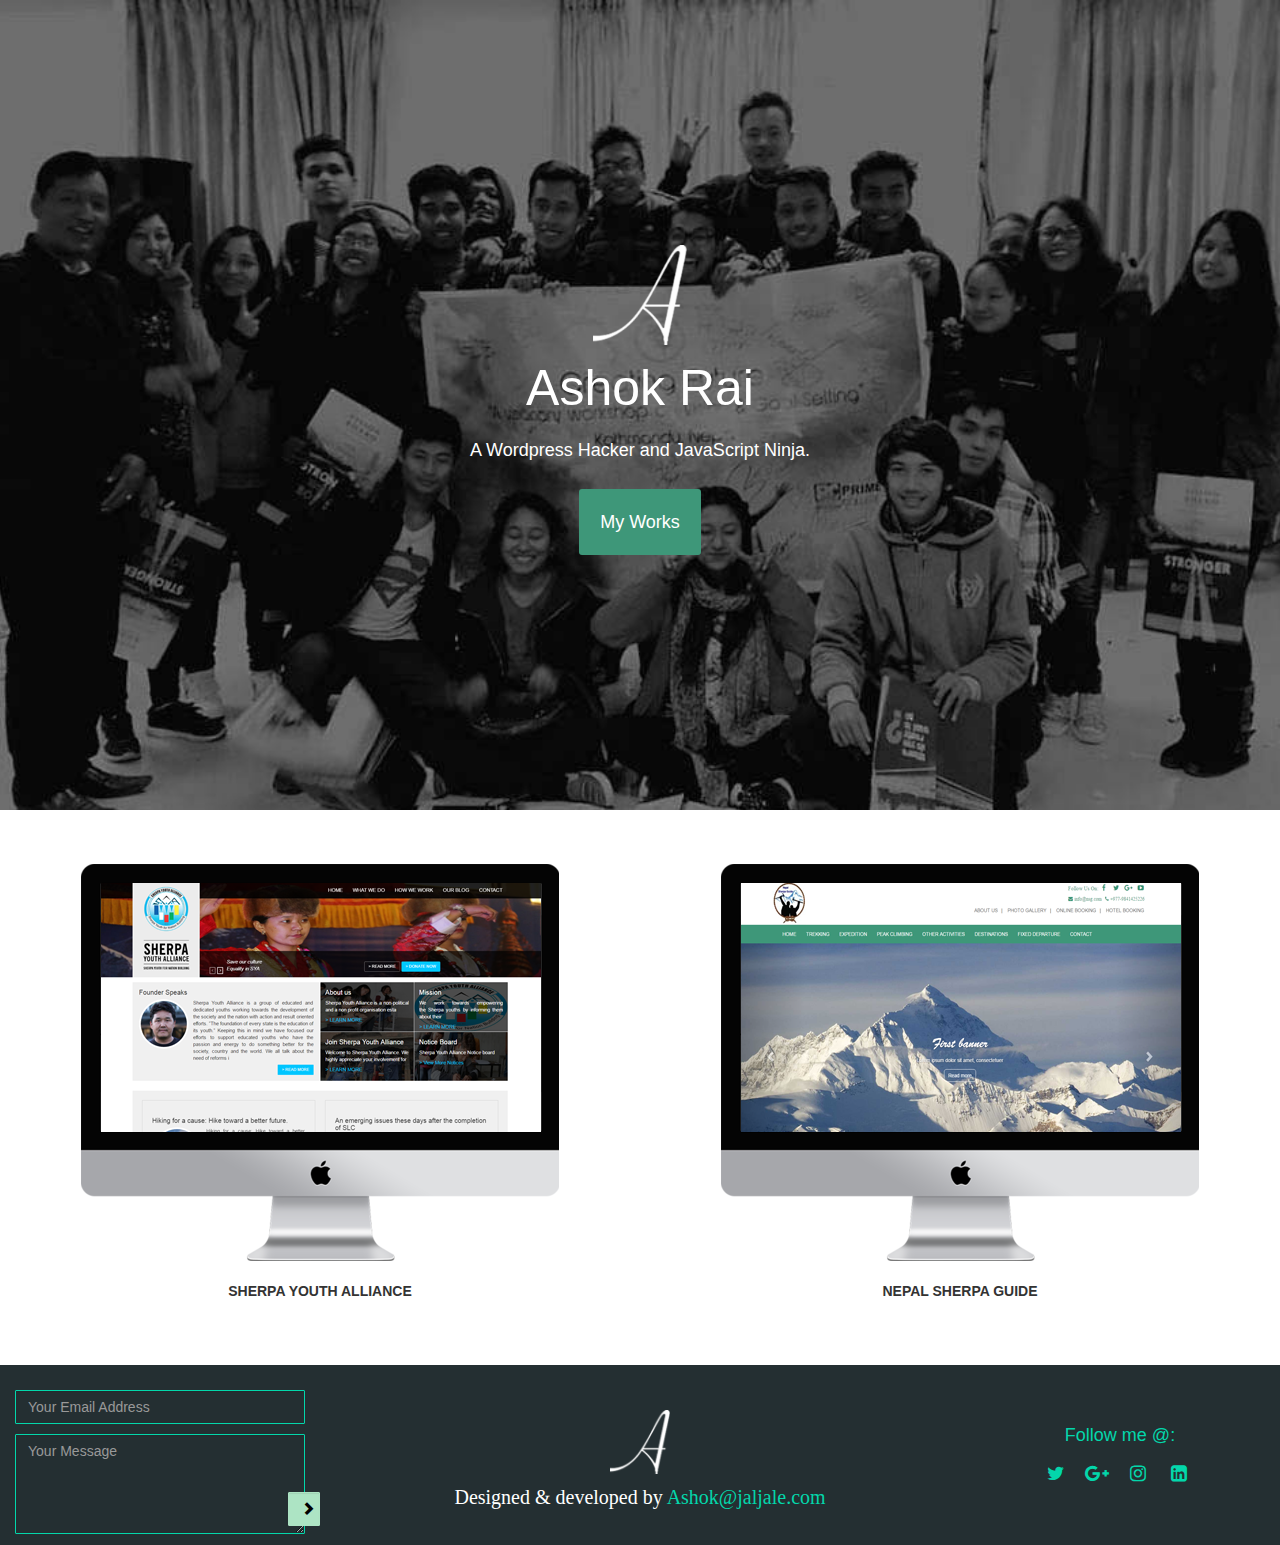
==== index.html @ 9c44eed4 "change css of form" ====
<!DOCTYPE html>
<html>

<head>
    <link href="//maxcdn.bootstrapcdn.com/bootstrap/3.3.6/css/bootstrap.min.css" rel="stylesheet" type="text/css" />
    <link rel="stylesheet" href="//cdnjs.cloudflare.com/ajax/libs/font-awesome/4.6.3/css/font-awesome.min.css">
    <link href="//cdn-images.mailchimp.com/embedcode/classic-10_7.css" rel="stylesheet" type="text/css">
    <link href="styles/style.css" rel="stylesheet" type="text/css" />
    <link rel="shortcut icon" href="favicon.ico" type="image/x-icon" />
    <meta charset="utf-8">
    <title>Ashok Rai</title>
</head>

<body>
    <div class="container jumb">
        <div class="center-block banner">
            <img src="images/logo.png" class="img-responsive center-block" style="height: 100px;">
            <h1 class="display-1">Ashok Rai</h1>
            <p class="display-2">A Wordpress Hacker and JavaScript Ninja.</p>
            <p><a class="btn btn-more btn-lg" href="#works" role="button">My Works</a></p>
        </div>
    </div>
    <div id="works" class="container-fluid">
        <div class="row works">
            <div class="col-sm-6 center-block">
                <a href="http://sya.org.np/" target="_blank">
                    <img src="images/sya.png" class="img-responsive">
                </a>
                <p>SHERPA YOUTH ALLIANCE</p>
            </div>
            <div class="col-sm-6 center-block">
                <a href="http://nepalsherpaguide.com/" target="_blank"><img src="images/nsg.png" class="img-responsive">
                </a>
                <p>NEPAL SHERPA GUIDE</p>
            </div>
        </div>
    </div>
    <div class="container-fluid center-block footer">
        <div class="row feet">
            <!-- Begin MailChimp Signup Form -->
            <div id="mc_embed_signup" class="col-sm-3">
                <form action="//ashok-rai.us14.list-manage.com/subscribe/post?u=d069012686c431e3637c6e3ad&amp;id=efb78a02c8" method="post" id="mc-embedded-subscribe-form" name="mc-embedded-subscribe-form" class="validate" target="_blank" novalidate>
                    <div id="mc_embed_signup_scroll">
                        <div class="mc-field-group">
                            <p>
                                <input type="email" name="email" id="email" class="form-control" placeholder="Your Email Address" />
                            </p>
                            <p>
                                <textarea name="textarea" class="form-control" placeholder="Your Message"></textarea>
                            </p>
                            <button type="submit" class="btn form-control color-btn" value="Subscribe" name="subscribe"><span class="glyphicon  glyphicon glyphicon-chevron-right" aria-hidden="true"></span></button>
                        </div>
                    </div>
                </form>
            </div>
            <!--End mc_embed_signup-->
            <div class="col-sm-6">
                <img src="images/logo.png" class="img-responsive center-block" style="height:64px;margin-top:20px;">
                <p class="display-3">Designed & developed by <a href="mailto:ashok@jaljale.com" style="color:#03d7ab;">Ashok@jaljale.com</a></p>
            </div>
            <div class="icons col-sm-3">
                <h4>Follow me @:</h4>
                <span class="fa-stack fa-lg">
            <a href="https://twitter.com/ashokayrai" target="_blank"><i class="fa fa-twitter fa-stack-1x"></i></a>
        </span>
                <span class="fa-stack fa-lg">
            <a href="https://plus.google.com/u/0/114699774020388886891" target="_blank"><i class="fa fa-google-plus fa-stack-1x"></i></a>
        </span>
                <span class="fa-stack fa-lg">
            <a href="https://www.instagram.com/ashokrai1996/" target="_blank"><i class="fa fa-instagram fa-stack-1x"></i></a>
        </span>
                <span class="fa-stack fa-lg">
            <a href="https://www.linkedin.com/in/ashokayrai" target="_blank"><i class="fa fa-linkedin-square fa-stack-1x"></i></a>
        </span>
            </div>
        </div>
    </div>
</body>
<script src="//code.jquery.com/jquery-2.2.4.min.js" integrity="sha256-BbhdlvQf/xTY9gja0Dq3HiwQF8LaCRTXxZKRutelT44=" crossorigin="anonymous"></script>
<script src="//maxcdn.bootstrapcdn.com/bootstrap/3.3.6/js/bootstrap.min.js"></script>

</html>
---- styles/style.css ----
body {
    display: block;
    background: rgba(255, 255, 255, 0);
    background-image: url('../images/pc.jpg');
    background-attachment: fixed;
    background-repeat: no-repeat;
    background-position: center top;
    -webkit-background-size: cover;
    -moz-background-size: cover;
    -o-background-size: cover;
    background-size: cover;
    border-style: none;
    margin-left: auto;
    margin-right: auto;
    margin-bottom: 0px;
    border-radius: 0px;
    width: 100%;
    height: auto;
    position: relative;
}

.banner {
    margin-top: 20px;
    margin-bottom: 20px;
}

.jumb {
    height: 90vh;
    color: #fff;
}

.profile {
    background: rgb(0, 0, 0, 0.8);
    color: #fff;
}

.works {
    background-color: #fff;
}

.works div {
    padding: 54px;
    display: flex;
    align-items: center;
    flex-direction: column;
    justify-content: center;
}

.works p {
    margin-top: 20px;
    font-weight: 600;
}

.jumb {
    display: flex;
    align-items: center;
    justify-content: center;
}

.center-block {
    text-align: center;
}

.display-1 {
    margin-bottom: 25px;
    border: 0px;
    outline: 0px;
    font-size: 50px;
    vertical-align: baseline;
    font-weight: 400;
    line-height: 46px;
    color: rgb(255, 255, 255);
    font-family: Roboto, sans-serif;
    text-align: center;
    background: transparent;
}

.display-2 {
    margin-bottom: 20px;
    border: 0px;
    outline: 0px;
    font-size: 18px;
    vertical-align: baseline;
    font-weight: 300;
    line-height: 28px;
    color: rgb(255, 255, 255);
    font-family: Roboto, sans-serif;
    text-align: center;
    background: transparent;
}

.display-3 {
    margin-bottom: 25px;
    border: 0px;
    outline: 0px;
    font-size: 20px;
    vertical-align: baseline;
    font-weight: 400;
    line-height: 46px;
    color: rgb(255, 255, 255);
    font-family: Roboto, serif;
    text-align: center;
    background: transparent;
}

.btn-more {
    margin-top: 5px;
    background-color: #3e9779;
    color: #fff;
    padding: 20px;
    border-radius: 3px;
    z-index: 11;
}

.btn-more:hover {
    color: #fff;
    background-color: #3e978f;
}

.footer {
    background-color: #242F32;
    color: #fff;
    text-align: center;
}

.feet {
    margin-top: 2%;
    border-radius: 1px;
}

.color-btn {
    width: 10%;
    position: absolute;
    bottom: 12%;
    right: 0;
    background-color: #ade4c4;
    color: #000;
    border: 1px solid #ade4c4;
    border-radius: 1px;
}

.color-btn:hover {
    background-color: #03d7ab;
    border-color: #03d7ab;
    color: #fff;
}

.Nl {
    padding-top: 6em;
    position: absolute;
    left: 0;
}

.gap {
    margin-left: 10px;
}

.icons {
    margin-top: 2%;
}

.icons,
.icons i {
    color: #03d7ab !important;
}

.icons i:before {
    margin-right: 5px;
}

.Signup {
    margin: auto;
}

textarea.form-control {
    height: 100px;
    background: #242F32;
    border-color: #03D7AB;
    border-radius: 1px;
    color: #03D7AB;
}

textarea {
    overflow: hidden !important;
}

#email {
    background: #242F32;
    border-color: #03D7AB !important;
    border-radius: 1px !important;
    color: #03D7AB;
}
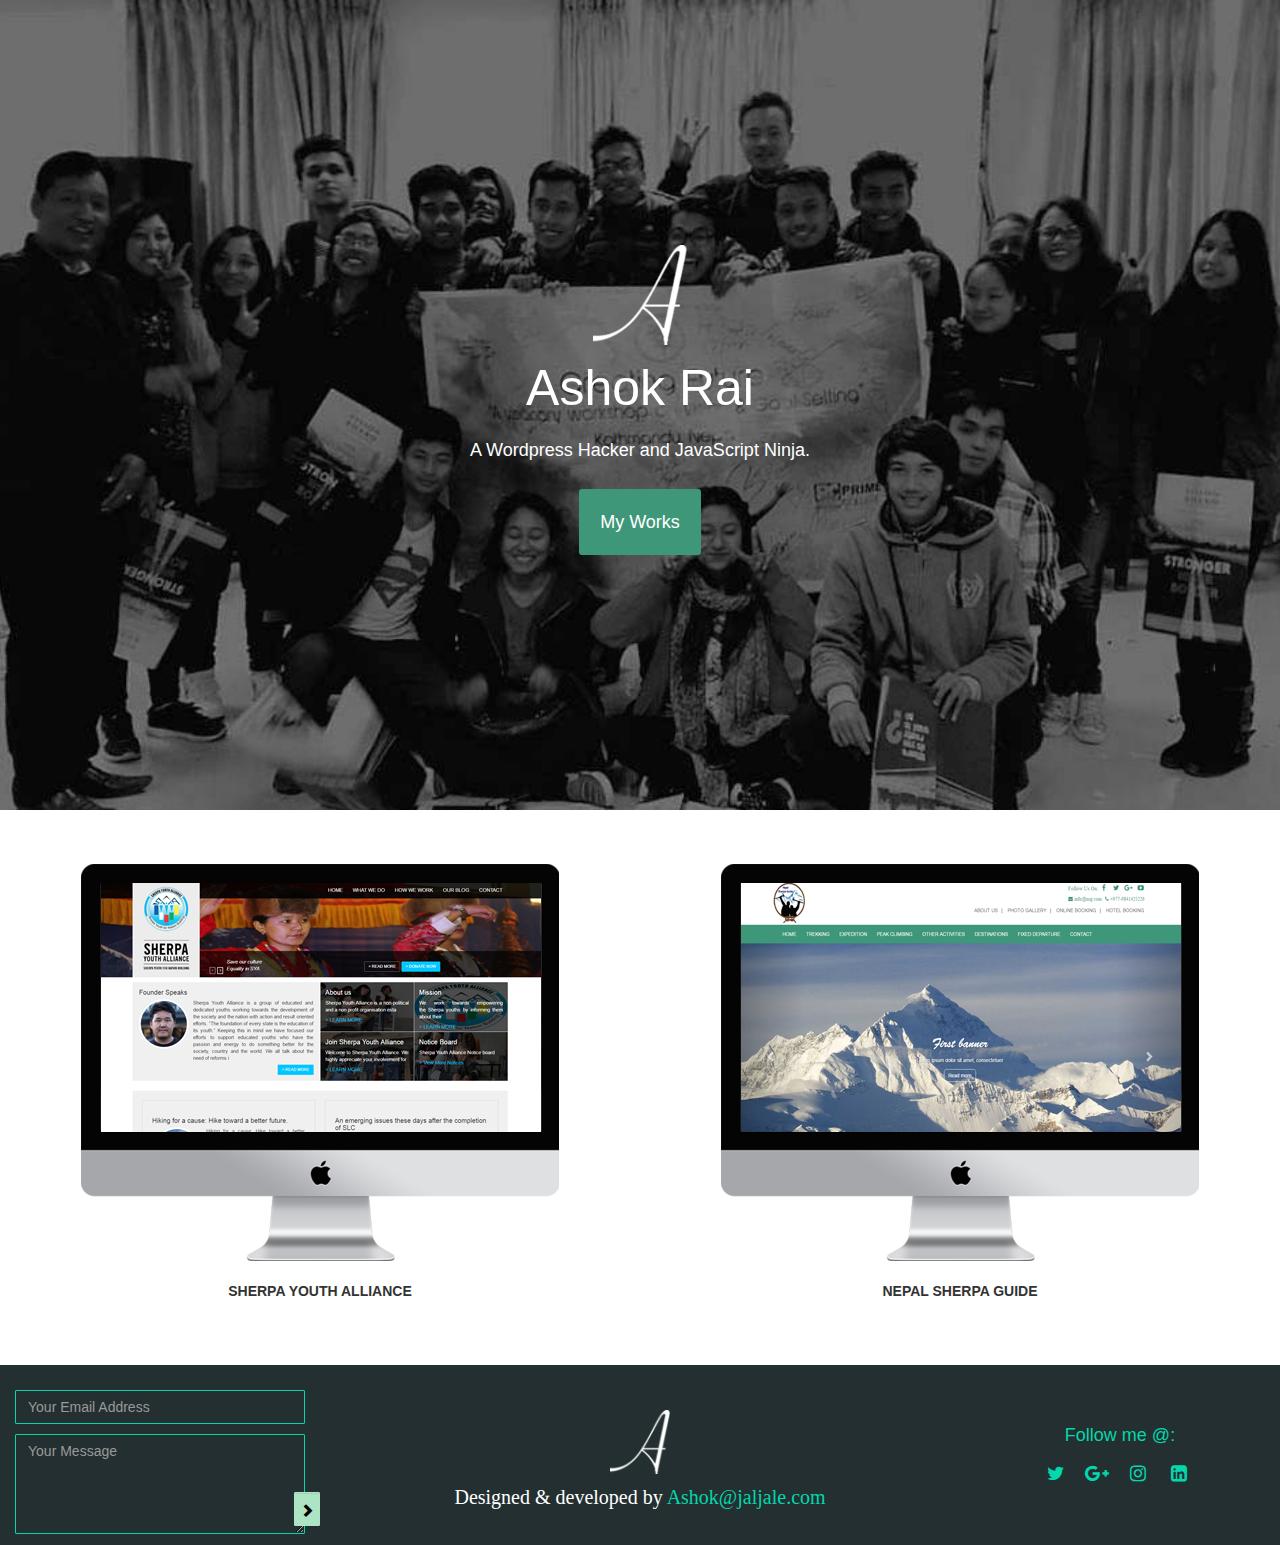
==== commit e325c75c: "change css of form" ====
--- a/index.html
+++ b/index.html
@@ -48,7 +48,7 @@
                             <p>
                                 <textarea name="textarea" class="form-control" placeholder="Your Message"></textarea>
                             </p>
-                            <button type="submit" class="btn form-control color-btn" value="Subscribe" name="subscribe"><span class="glyphicon  glyphicon glyphicon-chevron-right" aria-hidden="true"></span></button>
+                            <button type="submit" class="btn form-control color-btn" value="Subscribe" name="subscribe"><span class="glyphicon  glyphicon glyphicon-chevron-right arrow" aria-hidden="true"></span></button>
                         </div>
                     </div>
                 </form>
--- a/styles/style.css
+++ b/styles/style.css
@@ -129,7 +129,7 @@
 }
 
 .color-btn {
-    width: 10%;
+    width: 0;
     position: absolute;
     bottom: 12%;
     right: 0;
@@ -137,6 +137,11 @@
     color: #000;
     border: 1px solid #ade4c4;
     border-radius: 1px;
+}
+
+.arrow {
+    display: flex;
+    justify-content: center;
 }
 
 .color-btn:hover {
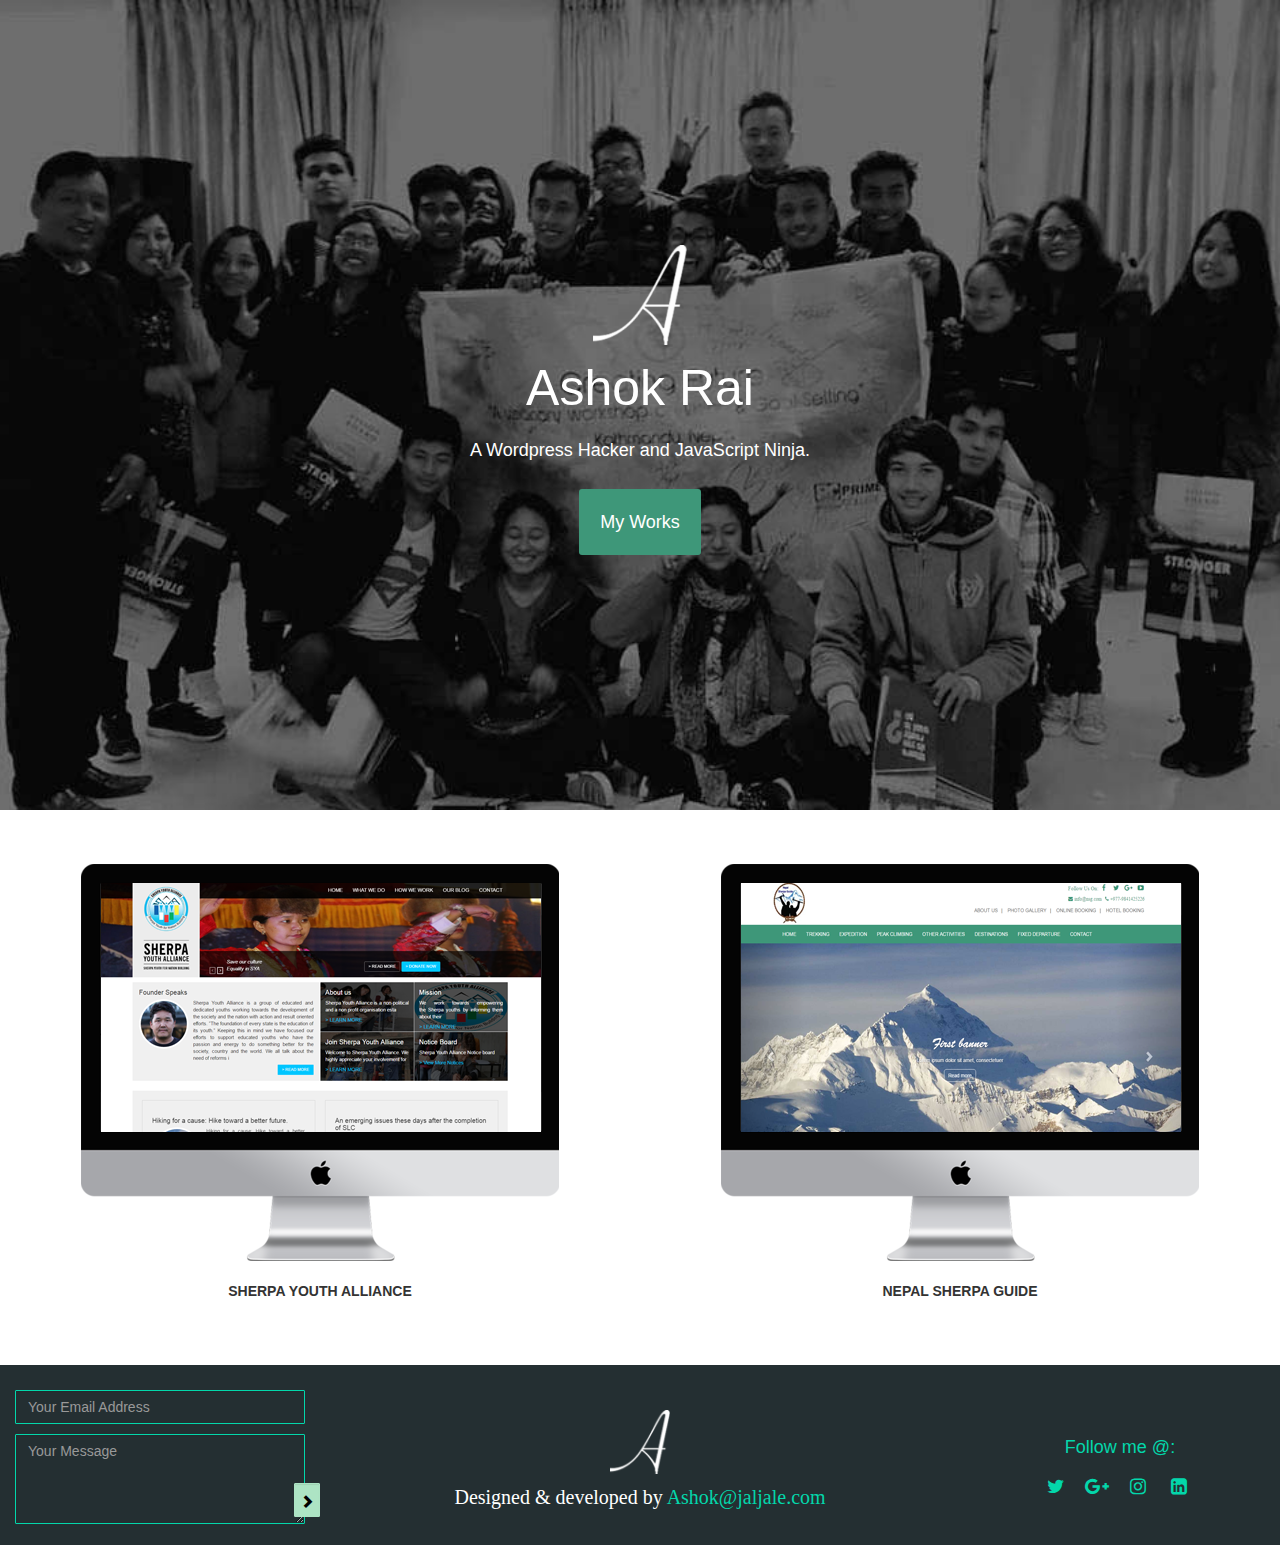
==== commit 92e6ed75: "change link" ====
--- a/index.html
+++ b/index.html
@@ -67,7 +67,7 @@
             <a href="https://plus.google.com/u/0/114699774020388886891" target="_blank"><i class="fa fa-google-plus fa-stack-1x"></i></a>
         </span>
                 <span class="fa-stack fa-lg">
-            <a href="https://www.instagram.com/ashokrai1996/" target="_blank"><i class="fa fa-instagram fa-stack-1x"></i></a>
+            <a href="https://www.instagram.com/ashokrai_chamling/" target="_blank"><i class="fa fa-instagram fa-stack-1x"></i></a>
         </span>
                 <span class="fa-stack fa-lg">
             <a href="https://www.linkedin.com/in/ashokayrai" target="_blank"><i class="fa fa-linkedin-square fa-stack-1x"></i></a>
--- a/styles/style.css
+++ b/styles/style.css
@@ -161,7 +161,7 @@
 }
 
 .icons {
-    margin-top: 2%;
+    margin-top: 3%;
 }
 
 .icons,
@@ -178,7 +178,7 @@
 }
 
 textarea.form-control {
-    height: 100px;
+    height: 90px;
     background: #242F32;
     border-color: #03D7AB;
     border-radius: 1px;
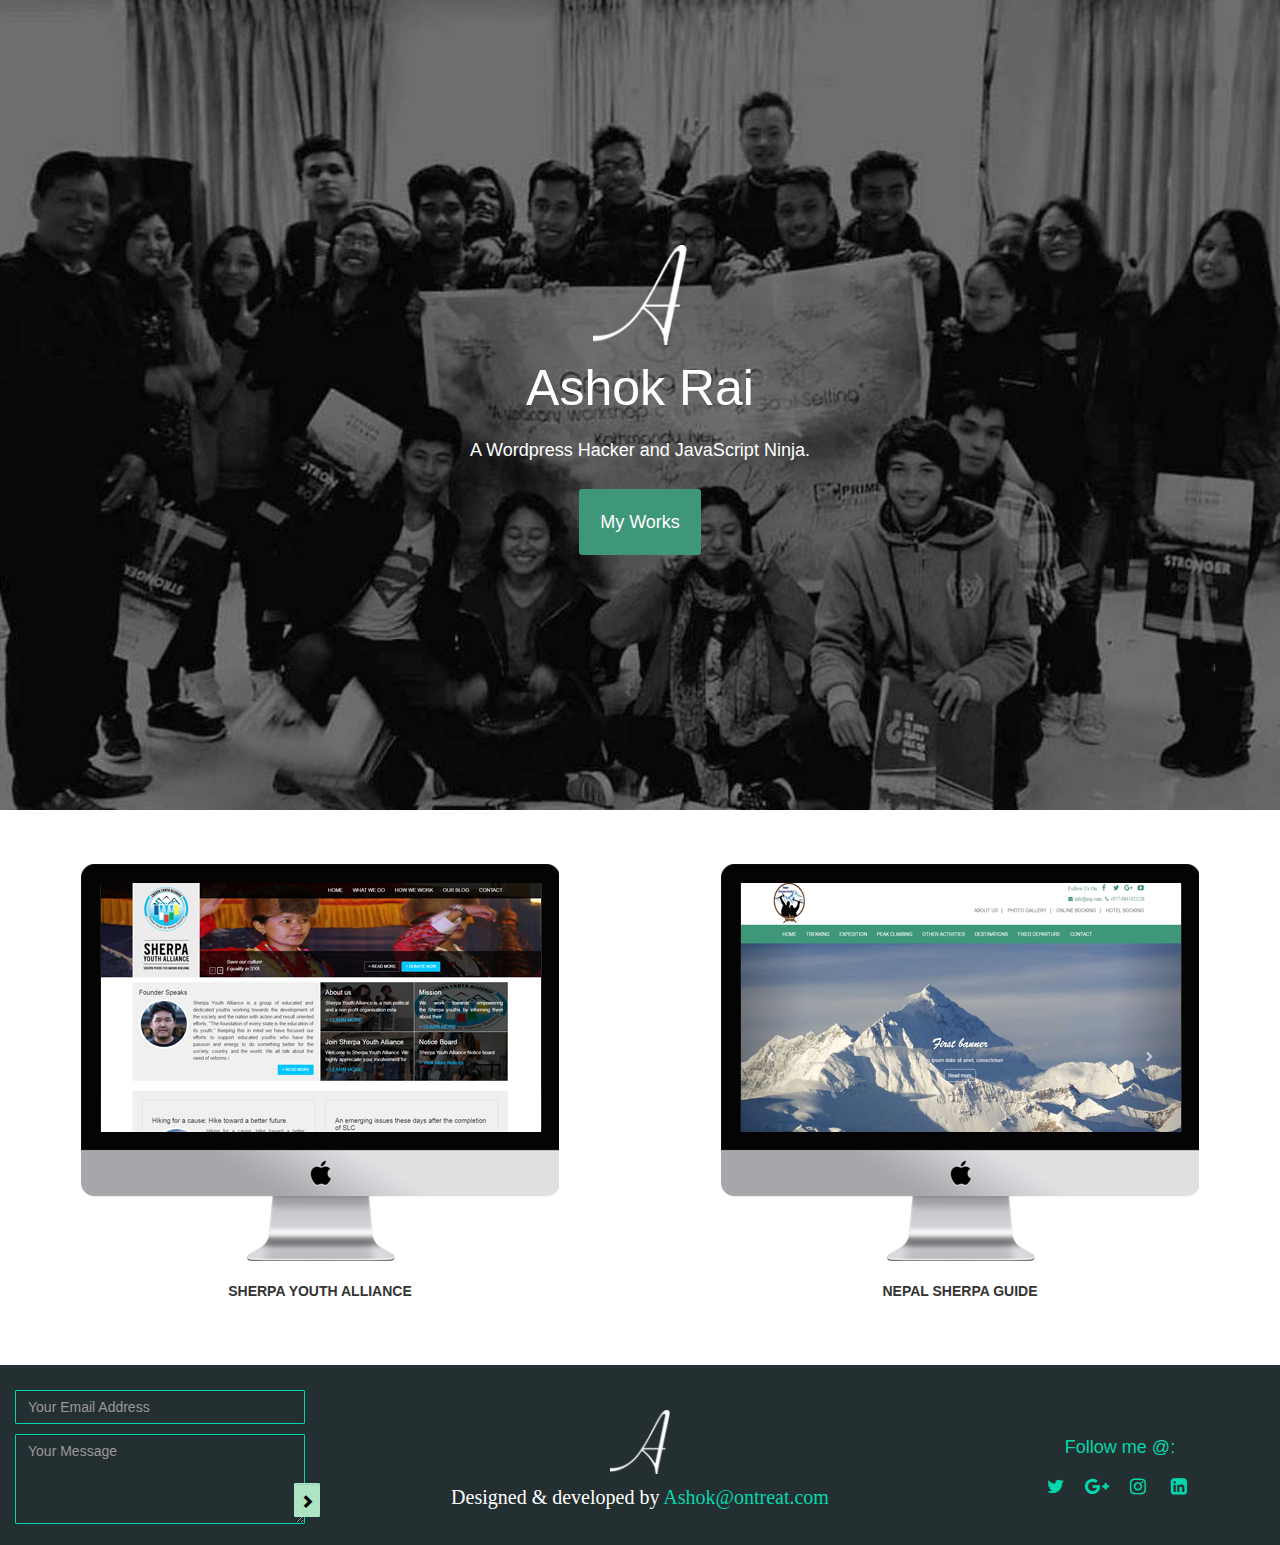
==== commit 1eb366dd: "Update Email adress" ====
--- a/index.html
+++ b/index.html
@@ -56,7 +56,7 @@
             <!--End mc_embed_signup-->
             <div class="col-sm-6">
                 <img src="images/logo.png" class="img-responsive center-block" style="height:64px;margin-top:20px;">
-                <p class="display-3">Designed & developed by <a href="mailto:ashok@jaljale.com" style="color:#03d7ab;">Ashok@jaljale.com</a></p>
+                <p class="display-3">Designed & developed by <a href="mailto:ashok@ontreat.com" style="color:#03d7ab;">Ashok@ontreat.com</a></p>
             </div>
             <div class="icons col-sm-3">
                 <h4>Follow me @:</h4>
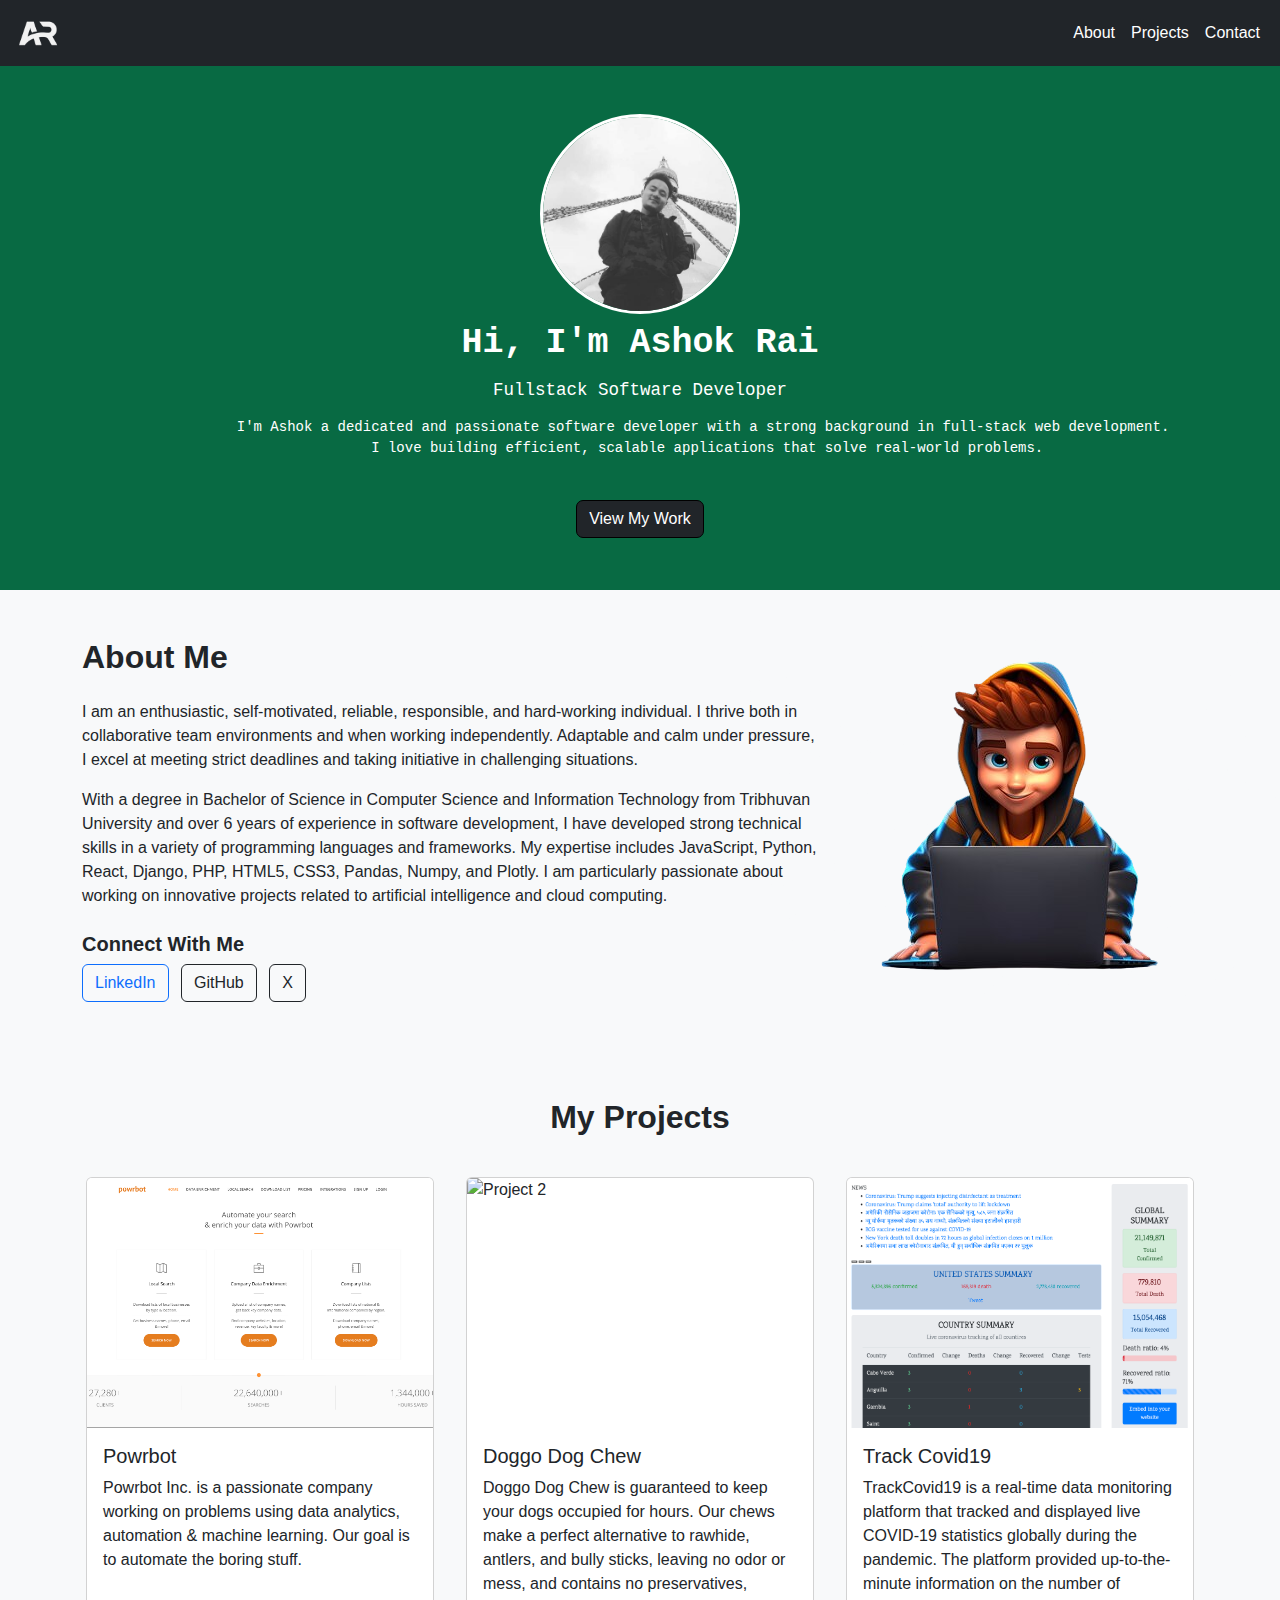
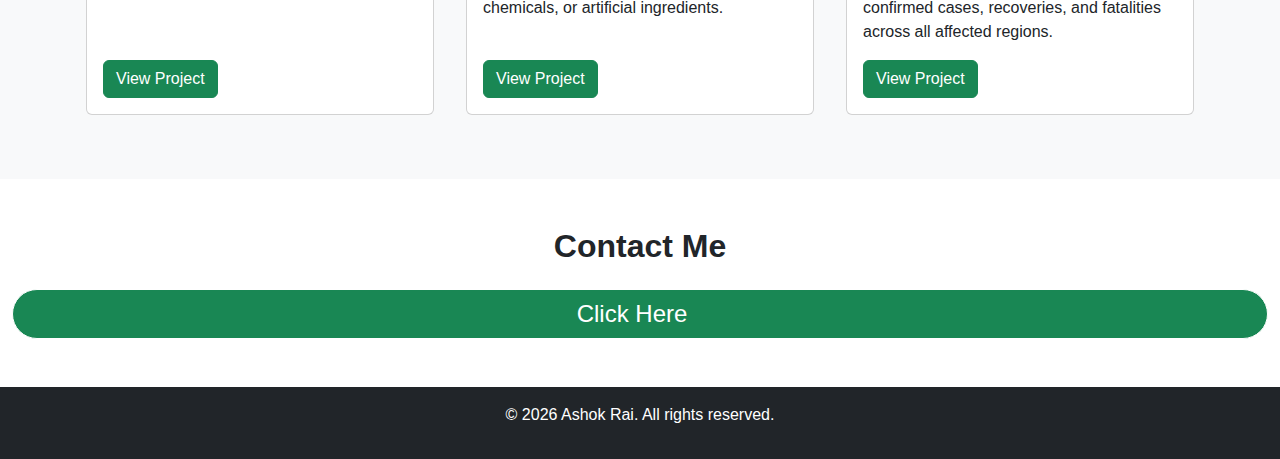
==== commit 66c531ab: "Update New Latest Portfolio Website" ====
--- a/index.html
+++ b/index.html
@@ -1,84 +1,199 @@
 <!DOCTYPE html>
-<html>
+<html lang="en">
 
 <head>
-    <link href="//maxcdn.bootstrapcdn.com/bootstrap/3.3.6/css/bootstrap.min.css" rel="stylesheet" type="text/css" />
-    <link rel="stylesheet" href="//cdnjs.cloudflare.com/ajax/libs/font-awesome/4.6.3/css/font-awesome.min.css">
-    <link href="//cdn-images.mailchimp.com/embedcode/classic-10_7.css" rel="stylesheet" type="text/css">
-    <link href="styles/style.css" rel="stylesheet" type="text/css" />
+    <meta charset="UTF-8">
+    <meta name="viewport" content="width=device-width, initial-scale=1.0">
+    <meta http-equiv="X-UA-Compatible" content="ie=edge">
+    <title>Ashok Rai</title>
+    <!-- Bootstrap CDN -->
+    <link href="https://cdn.jsdelivr.net/npm/bootstrap@5.3.0/dist/css/bootstrap.min.css" rel="stylesheet">
+    
+    <!-- FontAwesome CDN -->
+    <link rel="stylesheet" href="https://cdnjs.cloudflare.com/ajax/libs/font-awesome/6.5.0/css/all.min.css" 
+    integrity="sha512-Avb2QiuDEEvB4bZJYdft2mNjVShBftLdPG8FJ0V7irTLQ8Uo0qcPxh4Plq7G5tGm0rU+1SPhVotteLpBERwTkw==" 
+    crossorigin="anonymous" referrerpolicy="no-referrer" />
+    <!-- favicon -->
     <link rel="shortcut icon" href="favicon.ico" type="image/x-icon" />
-    <meta charset="utf-8">
-    <title>Ashok Rai</title>
+    <link rel="stylesheet" href="style.css">
 </head>
 
 <body>
-    <div class="container jumb">
-        <div class="center-block banner">
-            <img src="images/logo.png" class="img-responsive center-block" style="height: 100px;">
-            <h1 class="display-1">Ashok Rai</h1>
-            <p class="display-2">A Wordpress Hacker and JavaScript Ninja.</p>
-            <p><a class="btn btn-more btn-lg" href="#works" role="button">My Works</a></p>
-        </div>
-    </div>
-    <div id="works" class="container-fluid">
-        <div class="row works">
-            <div class="col-sm-6 center-block">
-                <a href="http://sya.org.np/" target="_blank">
-                    <img src="images/sya.png" class="img-responsive">
-                </a>
-                <p>SHERPA YOUTH ALLIANCE</p>
-            </div>
-            <div class="col-sm-6 center-block">
-                <a href="http://nepalsherpaguide.com/" target="_blank"><img src="images/nsg.png" class="img-responsive">
-                </a>
-                <p>NEPAL SHERPA GUIDE</p>
+
+    <!-- Navbar -->
+    <nav class="navbar navbar-expand-lg navbar-dark bg-dark">
+        <div class="container-fluid">
+            <a class="navbar-brand" href="#">
+                <img src="images/logo.png" alt="Logo">
+            </a>
+            <button class="navbar-toggler" type="button" data-bs-toggle="collapse" data-bs-target="#navbarNav">
+                <span class="navbar-toggler-icon"></span>
+            </button>
+            <div class="collapse navbar-collapse" id="navbarNav">
+                <ul class="navbar-nav ms-auto">
+                    <li class="nav-item"><a class="nav-link" href="#about">About</a></li>
+                    <li class="nav-item"><a class="nav-link" href="#projects">Projects</a></li>
+                    <li class="nav-item"><a class="nav-link" href="#contact">Contact</a></li>
+                </ul>
             </div>
         </div>
-    </div>
-    <div class="container-fluid center-block footer">
-        <div class="row feet">
-            <!-- Begin MailChimp Signup Form -->
-            <div id="mc_embed_signup" class="col-sm-3">
-                <form action="//ashok-rai.us14.list-manage.com/subscribe/post?u=d069012686c431e3637c6e3ad&amp;id=efb78a02c8" method="post" id="mc-embedded-subscribe-form" name="mc-embedded-subscribe-form" class="validate" target="_blank" novalidate>
-                    <div id="mc_embed_signup_scroll">
-                        <div class="mc-field-group">
-                            <p>
-                                <input type="email" name="email" id="email" class="form-control" placeholder="Your Email Address" />
+    </nav>
+
+    <!-- Hero Section -->
+    <section class="hero-section text-white text-center py-5">
+        <div class="container">
+            <div class="d-flex justify-content-center">
+                <img src="images/profile.jpeg" alt="Profile Image" class="profile">
+            </div>
+            <h1 class="m-2">
+                <pre>Hi, I'm Ashok Rai</pre>
+            </h1>
+            <h2 class="lead">
+                <pre>Fullstack Software Developer</pre>
+            </h2>
+            <pre>
+                I'm Ashok a dedicated and passionate software developer with a strong background in full-stack web development. 
+                I love building efficient, scalable applications that solve real-world problems.
+            </pre>
+            <a href="#projects" class="project m-1 btn btn-dark">View My Work</a>
+        </div>
+    </section>
+
+    <!-- About Section -->
+    <section id="about" class="py-5 bg-light">
+        <div class="container">
+            <div class="row align-items-center">
+                <div class="col-lg-8">
+                    <h2 class="mb-4">About Me</h2>
+                    <p>
+                        I am an enthusiastic, self-motivated, reliable, responsible, and hard-working individual. I
+                        thrive both in collaborative team environments and when working independently. Adaptable and
+                        calm under pressure, I excel at meeting strict deadlines and taking initiative in challenging
+                        situations.
+                    </p>
+                    <p>
+                        With a degree in Bachelor of Science in Computer Science and Information Technology from Tribhuvan
+                        University and over 6 years of experience in software development, I have developed strong
+                        technical skills in a variety of programming languages and frameworks. My expertise includes
+                        JavaScript, Python, React, Django, PHP, HTML5, CSS3, Pandas, Numpy, and Plotly. I am
+                        particularly passionate about working on innovative projects related to artificial intelligence
+                        and cloud computing.
+                    </p>
+
+                    <!-- Social Media Links -->
+                    <div class="mt-4">
+                        <h5><strong>Connect With Me</strong></h5>
+                        <a href="https://www.linkedin.com/in/ashokayrai/" target="_blank"
+                            class="btn btn-outline-primary me-2">
+                            <i class="fa-brands fa-linkedin"></i> LinkedIn
+                        </a>
+                        <a href="https://github.com/ashok-rai" target="_blank" class="btn btn-outline-dark me-2">
+                            <i class="fa-brands fa-github"></i> GitHub
+                        </a>
+                        <a href="https://x.com/ashokayrai" target="_blank" class="btn btn-outline-dark me-2">
+                            <i class="fa-brands fa-x-twitter"></i> X
+                        </a>
+                    </div>
+                </div>
+
+                <!-- About Image -->
+                <div class="col-lg-4 d-flex justify-content-center">
+                    <img src="images/about.png" alt="About Me Image">
+                </div>
+            </div>
+        </div>
+    </section>
+
+
+
+    <!-- Projects Section -->
+    <section id="projects" class="py-5 bg-light">
+        <div class="container">
+            <h2 class="text-center mb-4">My Projects</h2>
+            <div class="row">
+                <!-- Project 1 -->
+                <div class="col-lg-4 p-3">
+                    <div class="card">
+                        <img src="images/powrbot.png" class="card-img-top" alt="Project 3">
+                        <div class="card-body">
+                            <h5 class="card-title">Powrbot</h5>
+                            <p class="card-text">
+                                Powrbot Inc. is a passionate company working on problems using data analytics, 
+                                automation & machine learning. Our goal is to automate the boring stuff.
                             </p>
-                            <p>
-                                <textarea name="textarea" class="form-control" placeholder="Your Message"></textarea>
-                            </p>
-                            <button type="submit" class="btn form-control color-btn" value="Subscribe" name="subscribe"><span class="glyphicon  glyphicon glyphicon-chevron-right arrow" aria-hidden="true"></span></button>
+                            <a href="https://powrbot.com/" target="_blank" class="btn btn-success mt-auto">View Project</a>
                         </div>
                     </div>
-                </form>
-            </div>
-            <!--End mc_embed_signup-->
-            <div class="col-sm-6">
-                <img src="images/logo.png" class="img-responsive center-block" style="height:64px;margin-top:20px;">
-                <p class="display-3">Designed & developed by <a href="mailto:ashok@ontreat.com" style="color:#03d7ab;">Ashok@ontreat.com</a></p>
-            </div>
-            <div class="icons col-sm-3">
-                <h4>Follow me @:</h4>
-                <span class="fa-stack fa-lg">
-            <a href="https://twitter.com/ashokayrai" target="_blank"><i class="fa fa-twitter fa-stack-1x"></i></a>
-        </span>
-                <span class="fa-stack fa-lg">
-            <a href="https://plus.google.com/u/0/114699774020388886891" target="_blank"><i class="fa fa-google-plus fa-stack-1x"></i></a>
-        </span>
-                <span class="fa-stack fa-lg">
-            <a href="https://www.instagram.com/ashokrai_chamling/" target="_blank"><i class="fa fa-instagram fa-stack-1x"></i></a>
-        </span>
-                <span class="fa-stack fa-lg">
-            <a href="https://www.linkedin.com/in/ashokayrai" target="_blank"><i class="fa fa-linkedin-square fa-stack-1x"></i></a>
-        </span>
+                </div>
+                
+                <!-- Project 2 -->
+                <div class="col-lg-4 p-3">
+                    <div class="card">
+                        <img src="images/dogchew.png" class="card-img-top" alt="Project 2">
+                        <div class="card-body">
+                            <h5 class="card-title">Doggo Dog Chew</h5>
+                            <p class="card-text">
+                                Doggo Dog Chew is guaranteed to keep your dogs occupied for hours. Our chews 
+                                make a perfect alternative to rawhide, antlers, and bully sticks, leaving no odor 
+                                or mess, and contains no preservatives, chemicals, or artificial ingredients.
+                            </p>
+                            <a href="https://doggodogchew.com/" target="_blank" class="btn btn-success mt-auto">View Project</a>
+                        </div>
+                    </div>
+                </div>
+                
+                <!-- Project 3 -->
+                <div class="col-lg-4 p-3">
+                    <div class="card">
+                        <img src="images/covid19.png" class="card-img-top" alt="Project 1">
+                        <div class="card-body">
+                            <h5 class="card-title">Track Covid19</h5>
+                            <p class="card-text">
+                                TrackCovid19 is a real-time data monitoring platform that tracked and displayed live 
+                                COVID-19 statistics globally during the pandemic. The platform provided up-to-the-minute 
+                                information on the number of confirmed cases, recoveries, and fatalities across all affected 
+                                regions.
+                            </p>
+                            <a href="https://trackcovid-19.live/" target="_blank" class="btn btn-success mt-auto">View Project</a>
+                        </div>
+                    </div>
+                </div>
+                           
             </div>
         </div>
-    </div>
-</body>
-<script src="//code.jquery.com/jquery-2.2.4.min.js" integrity="sha256-BbhdlvQf/xTY9gja0Dq3HiwQF8LaCRTXxZKRutelT44=" crossorigin="anonymous"></script>
-<script src="//maxcdn.bootstrapcdn.com/bootstrap/3.3.6/js/bootstrap.min.js"></script>
+    </section>
 
-</html>
+    <!-- Contact Section -->
+    <section id="contact" class="py-5">
+        <div class="container-fluid">
+            <h2 class="text-center mb-4">Contact Me</h2>
+            <div class="row justify-content-center">
+                <div class="text-center">
+                    <a href="mailto:ashokayrai@gmail.com" target="_blank" class="w-100"> <!-- Email link -->
+                        <button type="button" class="email btn btn-success btn-large w-100">
+                            Click Here
+                            <i class="mx-2 fas fa-hand-pointer"></i>
+                        </button>
+                    </a>
+                </div>
+            </div>
+        </div>
+    </section>
+    
 
 
+    <footer class="bg-dark text-white text-center py-3">
+        <p>&copy; <span id="currentYear"></span> Ashok Rai. All rights reserved.</p>
+    </footer>
+    
+    <script>
+        // Get the current year
+        const currentYear = new Date().getFullYear();
+        // Set the year in the span
+        document.getElementById('currentYear').textContent = currentYear;
+    </script>
+    
+    <script src="https://cdn.jsdelivr.net/npm/bootstrap@5.3.0/dist/js/bootstrap.bundle.min.js"></script>
+</body>
+
+</html>--- a/style.css
+++ b/style.css
@@ -0,0 +1,90 @@
+/* Custom styles for portfolio */
+body {
+    font-family: 'Arial', sans-serif;
+}
+
+h1, h2 {
+    font-weight: 700;
+}
+
+.navbar-brand img{
+    height: 40px;
+    width: auto;
+}
+
+.nav-link{
+    color: #fff;
+}
+.nav-link:hover{
+    color: #086a43;
+}
+
+.hero-section {
+    min-height: 400px;
+    background-color: #086a43;
+}
+
+.profile {
+    width: 200px; /* Set a specific width */
+    height: 200px; /* Ensure it's a square */
+    border: 3px solid #fff;
+    border-radius: 50%; /* This makes it a circle */
+    object-fit: cover; /* Ensures the image fits inside the circle */
+}
+
+.skill-logo{
+    height: 50px;
+    width: 50px;
+}
+
+.project{
+    border: 1px solid black;
+    border-radius: 7px;
+}
+
+.project:hover{
+    background-color: #fff;
+    color: #086a43;
+}
+
+.card {
+    height: 100%; 
+    display: flex;
+    flex-direction: column; 
+}
+
+.card img {
+    height: 250px;
+    object-fit: cover;
+}
+
+.card-body {
+    flex-grow: 1; 
+    display: flex;
+    flex-direction: column; 
+    justify-content: space-between; 
+}
+
+.card-body .btn {
+    align-self: flex-start; 
+}
+
+.card-body .btn:hover {
+    background-color: #fff;
+    color: #086a43;
+}
+
+.email{
+    font-size: 1.5rem;
+    border: 1px solid white;
+    border-radius: 50px;
+}
+
+.email:hover{
+    background-color: #fff;
+    color: #086a43;
+}
+
+footer {
+    background-color: #222;
+}
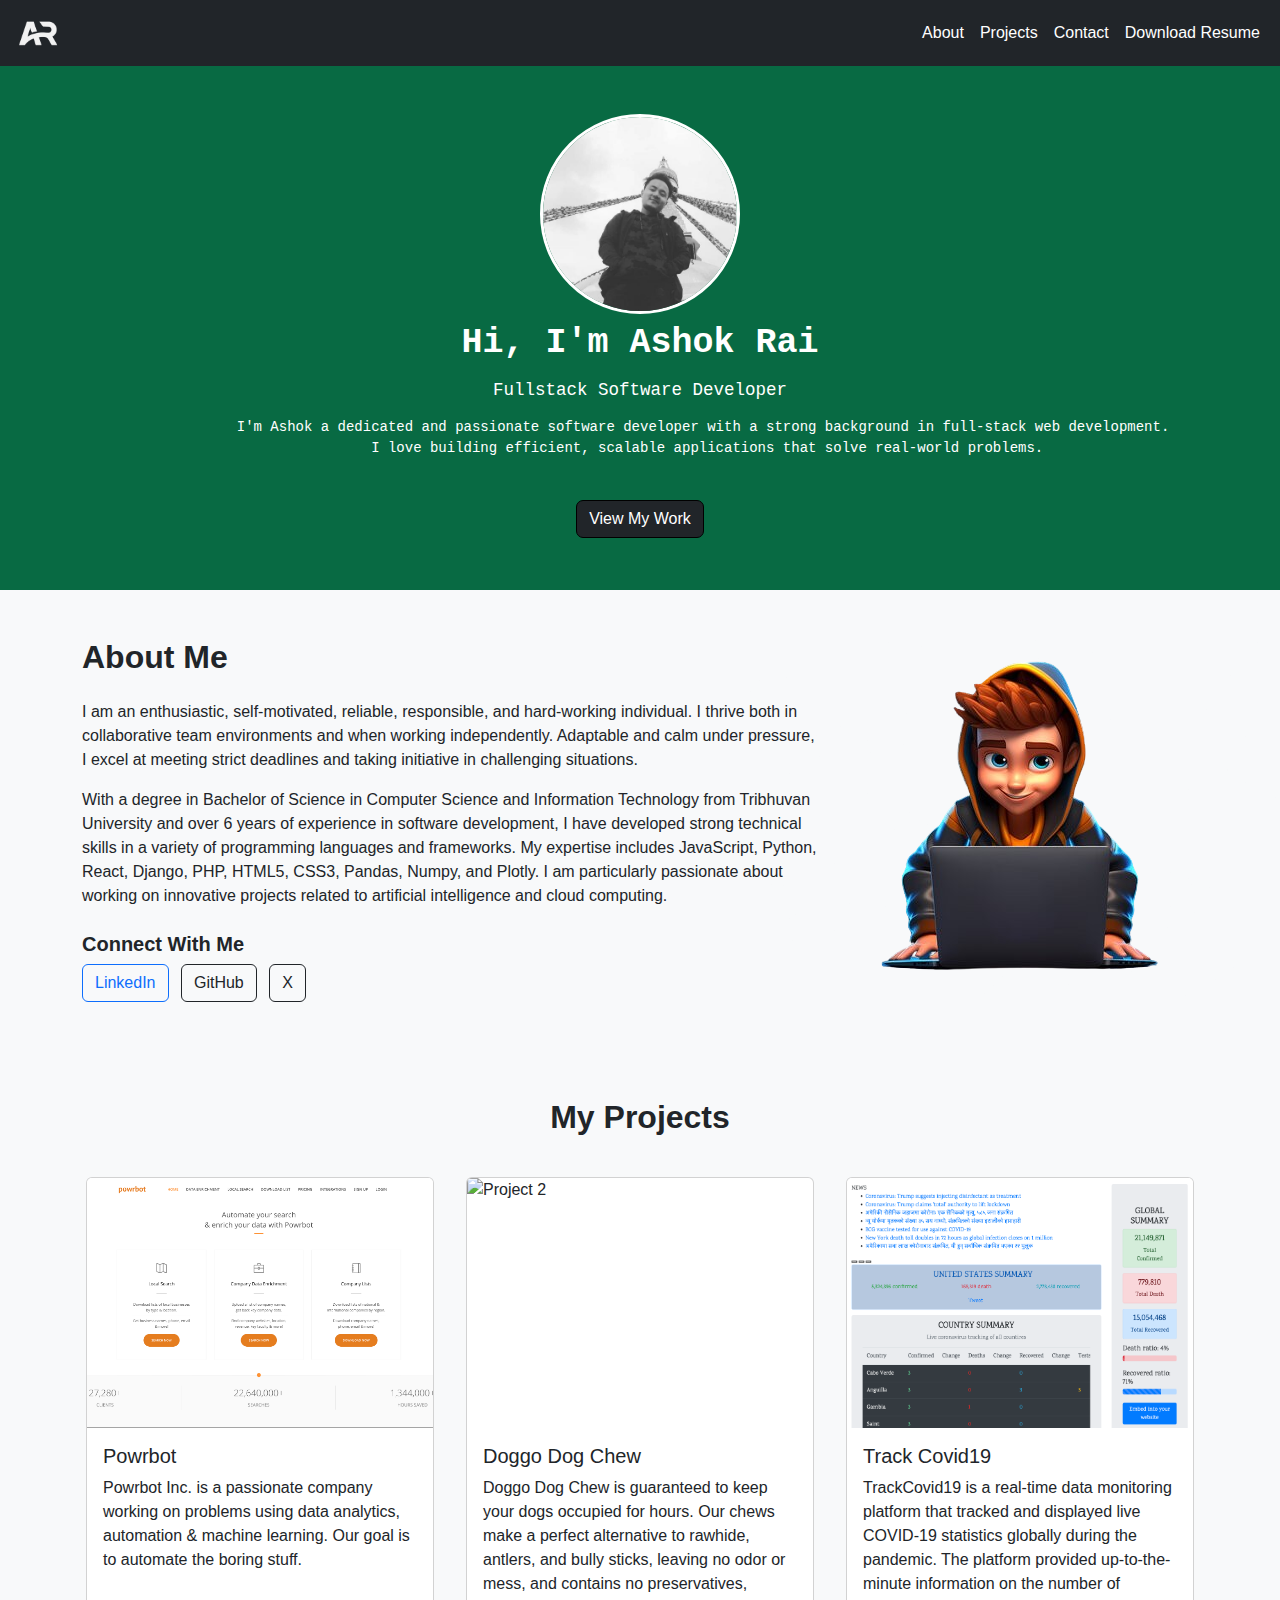
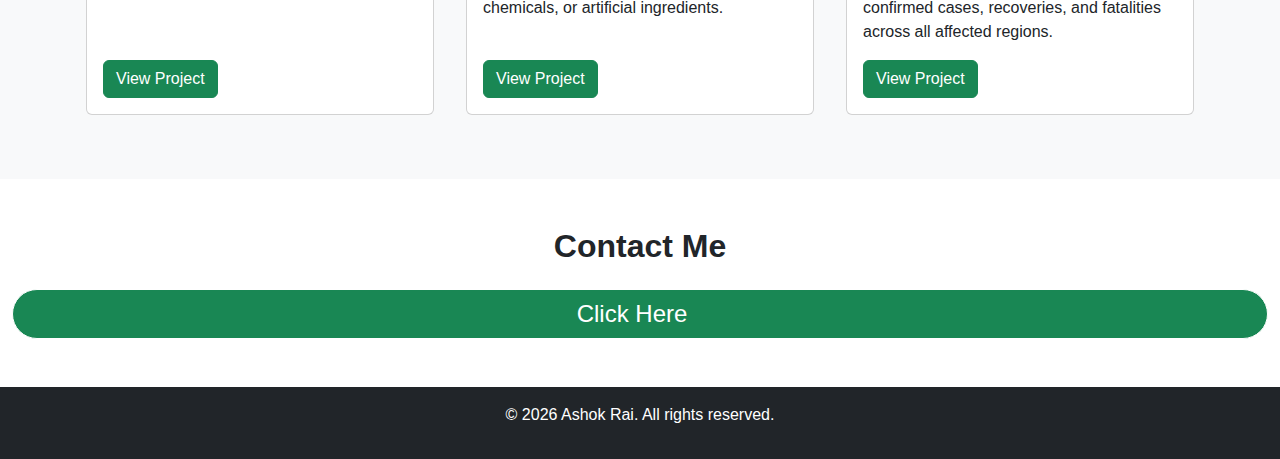
==== commit 63957181: "Add Resume in the Nav Link" ====
--- a/index.html
+++ b/index.html
@@ -8,14 +8,16 @@
     <title>Ashok Rai</title>
     <!-- Bootstrap CDN -->
     <link href="https://cdn.jsdelivr.net/npm/bootstrap@5.3.0/dist/css/bootstrap.min.css" rel="stylesheet">
-    
+
     <!-- FontAwesome CDN -->
-    <link rel="stylesheet" href="https://cdnjs.cloudflare.com/ajax/libs/font-awesome/6.5.0/css/all.min.css" 
-    integrity="sha512-Avb2QiuDEEvB4bZJYdft2mNjVShBftLdPG8FJ0V7irTLQ8Uo0qcPxh4Plq7G5tGm0rU+1SPhVotteLpBERwTkw==" 
-    crossorigin="anonymous" referrerpolicy="no-referrer" />
+    <link rel="stylesheet" href="https://cdnjs.cloudflare.com/ajax/libs/font-awesome/6.5.0/css/all.min.css"
+        integrity="sha512-Avb2QiuDEEvB4bZJYdft2mNjVShBftLdPG8FJ0V7irTLQ8Uo0qcPxh4Plq7G5tGm0rU+1SPhVotteLpBERwTkw=="
+        crossorigin="anonymous" referrerpolicy="no-referrer" />
+
     <!-- favicon -->
     <link rel="shortcut icon" href="favicon.ico" type="image/x-icon" />
-    <link rel="stylesheet" href="style.css">
+
+    <link rel="stylesheet" href="./style.css">
 </head>
 
 <body>
@@ -23,7 +25,7 @@
     <!-- Navbar -->
     <nav class="navbar navbar-expand-lg navbar-dark bg-dark">
         <div class="container-fluid">
-            <a class="navbar-brand" href="#">
+            <a class="navbar-brand" href="/">
                 <img src="images/logo.png" alt="Logo">
             </a>
             <button class="navbar-toggler" type="button" data-bs-toggle="collapse" data-bs-target="#navbarNav">
@@ -34,6 +36,8 @@
                     <li class="nav-item"><a class="nav-link" href="#about">About</a></li>
                     <li class="nav-item"><a class="nav-link" href="#projects">Projects</a></li>
                     <li class="nav-item"><a class="nav-link" href="#contact">Contact</a></li>
+                    <li class="nav-item"><a class="nav-link" href="./Ashok_Resume.pdf" download="Ashok_Resume.pdf">Download Resume</a>
+                    </li>
                 </ul>
             </div>
         </div>
@@ -72,7 +76,8 @@
                         situations.
                     </p>
                     <p>
-                        With a degree in Bachelor of Science in Computer Science and Information Technology from Tribhuvan
+                        With a degree in Bachelor of Science in Computer Science and Information Technology from
+                        Tribhuvan
                         University and over 6 years of experience in software development, I have developed strong
                         technical skills in a variety of programming languages and frameworks. My expertise includes
                         JavaScript, Python, React, Django, PHP, HTML5, CSS3, Pandas, Numpy, and Plotly. I am
@@ -118,14 +123,15 @@
                         <div class="card-body">
                             <h5 class="card-title">Powrbot</h5>
                             <p class="card-text">
-                                Powrbot Inc. is a passionate company working on problems using data analytics, 
+                                Powrbot Inc. is a passionate company working on problems using data analytics,
                                 automation & machine learning. Our goal is to automate the boring stuff.
                             </p>
-                            <a href="https://powrbot.com/" target="_blank" class="btn btn-success mt-auto">View Project</a>
+                            <a href="https://powrbot.com/" target="_blank" class="btn btn-success mt-auto">View
+                                Project</a>
                         </div>
                     </div>
                 </div>
-                
+
                 <!-- Project 2 -->
                 <div class="col-lg-4 p-3">
                     <div class="card">
@@ -133,15 +139,16 @@
                         <div class="card-body">
                             <h5 class="card-title">Doggo Dog Chew</h5>
                             <p class="card-text">
-                                Doggo Dog Chew is guaranteed to keep your dogs occupied for hours. Our chews 
-                                make a perfect alternative to rawhide, antlers, and bully sticks, leaving no odor 
+                                Doggo Dog Chew is guaranteed to keep your dogs occupied for hours. Our chews
+                                make a perfect alternative to rawhide, antlers, and bully sticks, leaving no odor
                                 or mess, and contains no preservatives, chemicals, or artificial ingredients.
                             </p>
-                            <a href="https://doggodogchew.com/" target="_blank" class="btn btn-success mt-auto">View Project</a>
+                            <a href="https://doggodogchew.com/" target="_blank" class="btn btn-success mt-auto">View
+                                Project</a>
                         </div>
                     </div>
                 </div>
-                
+
                 <!-- Project 3 -->
                 <div class="col-lg-4 p-3">
                     <div class="card">
@@ -149,16 +156,18 @@
                         <div class="card-body">
                             <h5 class="card-title">Track Covid19</h5>
                             <p class="card-text">
-                                TrackCovid19 is a real-time data monitoring platform that tracked and displayed live 
-                                COVID-19 statistics globally during the pandemic. The platform provided up-to-the-minute 
-                                information on the number of confirmed cases, recoveries, and fatalities across all affected 
+                                TrackCovid19 is a real-time data monitoring platform that tracked and displayed live
+                                COVID-19 statistics globally during the pandemic. The platform provided up-to-the-minute
+                                information on the number of confirmed cases, recoveries, and fatalities across all
+                                affected
                                 regions.
                             </p>
-                            <a href="https://trackcovid-19.live/" target="_blank" class="btn btn-success mt-auto">View Project</a>
+                            <a href="https://trackcovid-19.live/" target="_blank" class="btn btn-success mt-auto">View
+                                Project</a>
                         </div>
                     </div>
                 </div>
-                           
+
             </div>
         </div>
     </section>
@@ -179,20 +188,20 @@
             </div>
         </div>
     </section>
-    
+
 
 
     <footer class="bg-dark text-white text-center py-3">
         <p>&copy; <span id="currentYear"></span> Ashok Rai. All rights reserved.</p>
     </footer>
-    
+
     <script>
         // Get the current year
         const currentYear = new Date().getFullYear();
         // Set the year in the span
         document.getElementById('currentYear').textContent = currentYear;
     </script>
-    
+
     <script src="https://cdn.jsdelivr.net/npm/bootstrap@5.3.0/dist/js/bootstrap.bundle.min.js"></script>
 </body>
 
